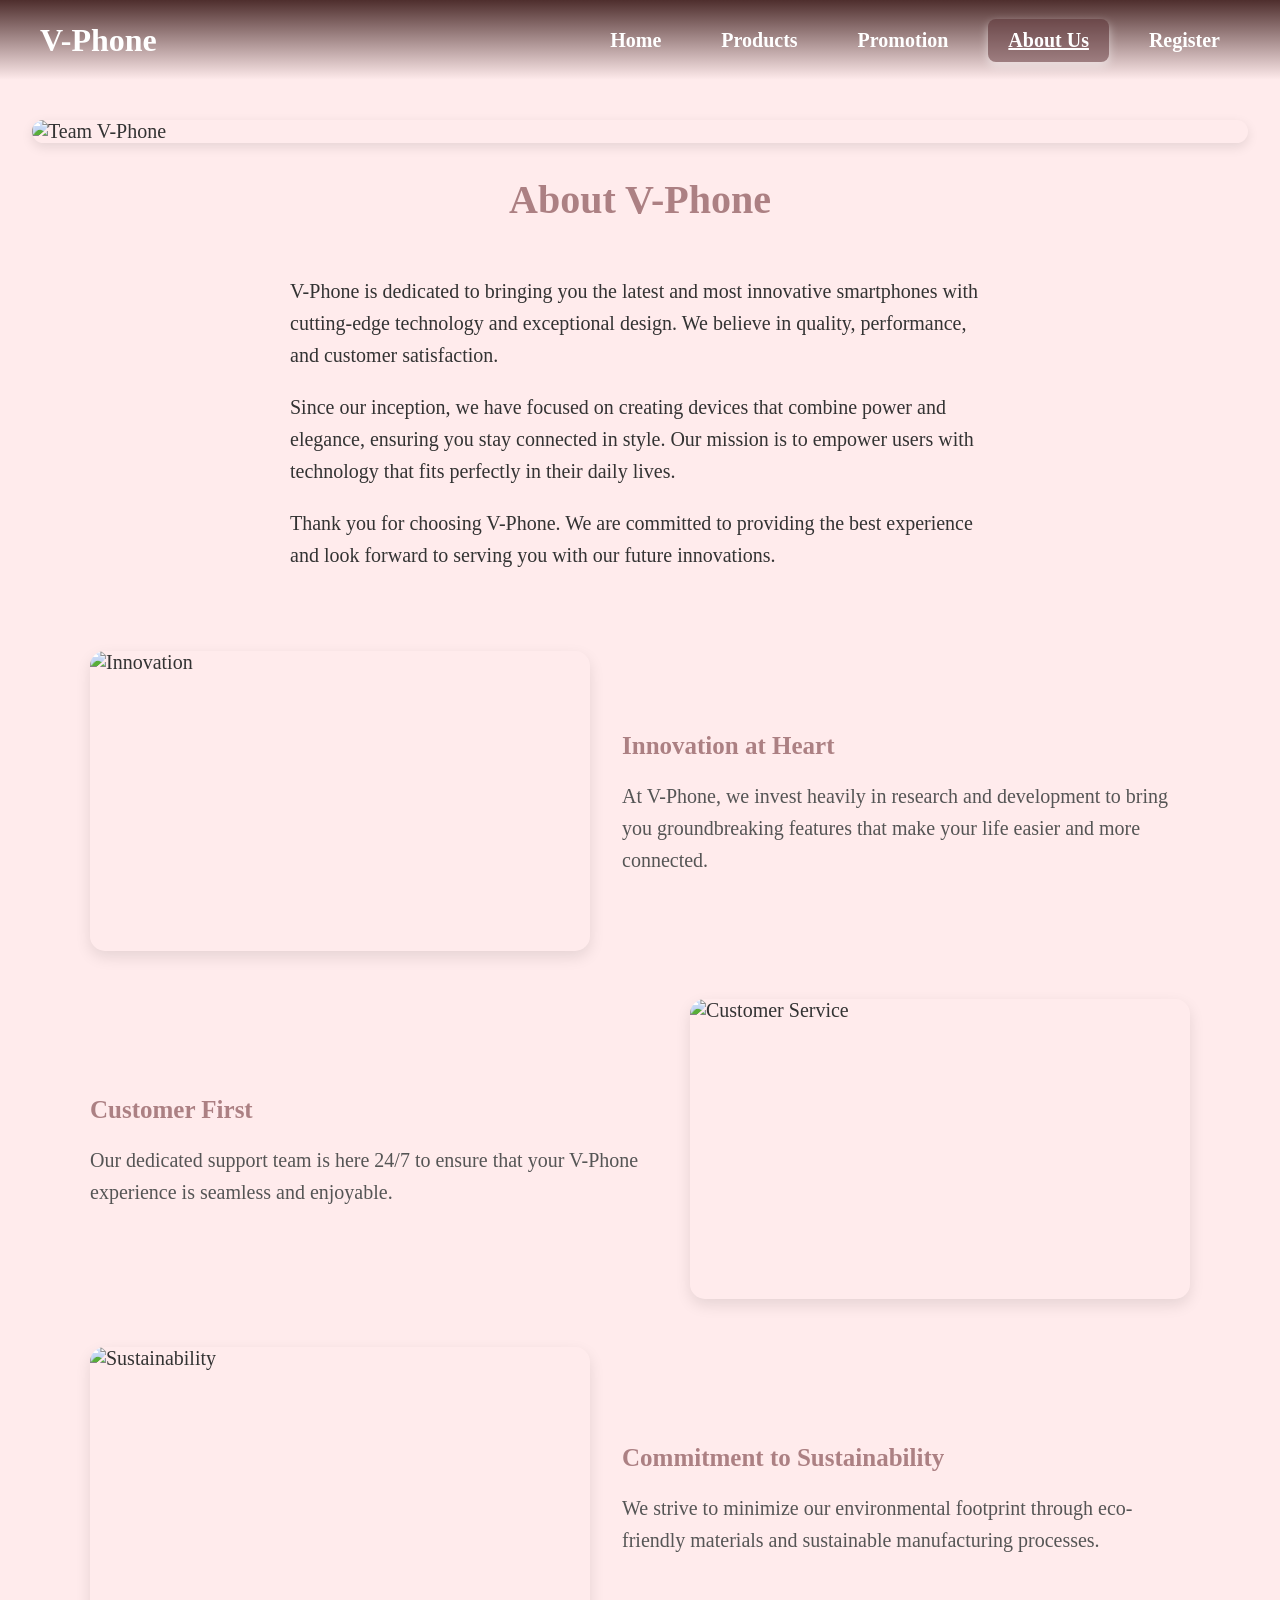
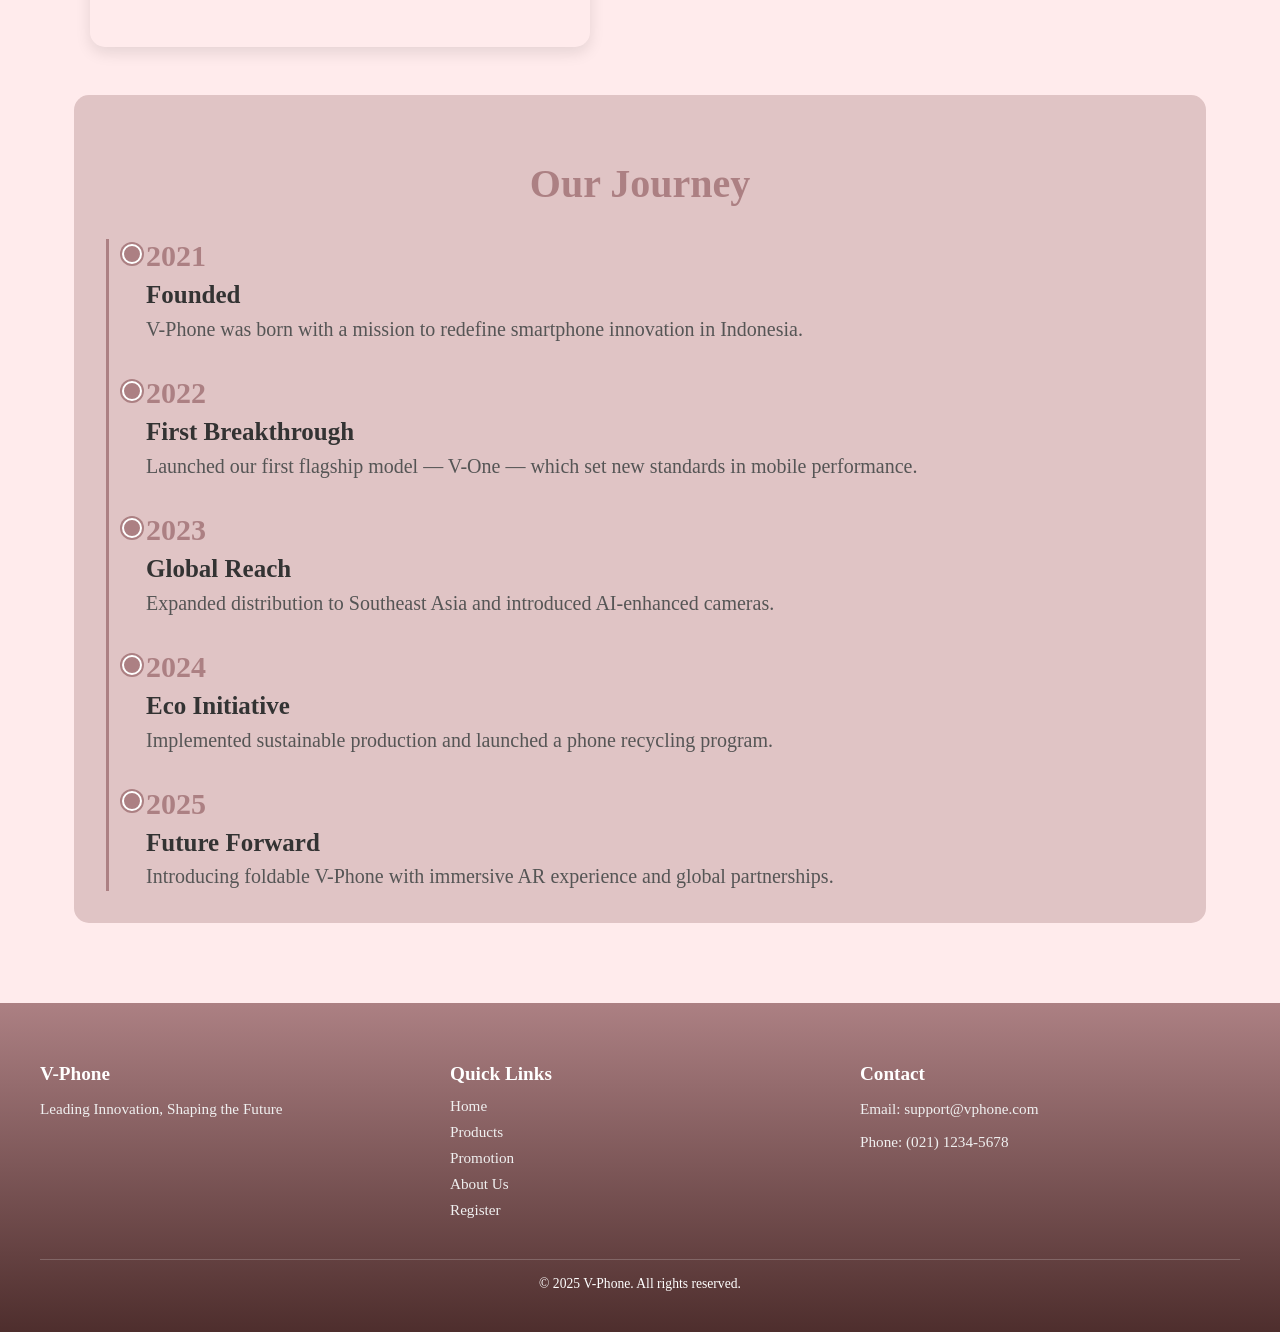
==== about.html @ 2f3157e1 "Update about.html" ====
<!DOCTYPE html>
<html lang="en">
<head>
  <meta charset="UTF-8" />
  <meta name="viewport" content="width=device-width, initial-scale=1" />
  <title>V-Phone | Home</title>
  <link href="https://cdnjs.cloudflare.com/ajax/libs/font-awesome/6.4.0/css/all.min.css" rel="stylesheet" />
  <style>
    body {
      height: 100%;
      margin: 0;
      font-family: 'Cormorant Garamond', serif;
      background-color: #FFEBEC;
      color: #333;
      display: flex;
      flex-direction: column;
      min-height: 100vh;
    }
    header {
      position: fixed;
      top: 0;
      left: 0;
      width: 100%;
      height: 80px;
      display: flex;
      align-items: center;
      padding: 0 40px;
      box-sizing: border-box;
      z-index: 1000;
      background: linear-gradient(to bottom, #4e2e2d, #FFEBEC);
    }
    .header-bg {
      position: absolute;
      top: 0;
      left: 0;
      width: 100%;
      height: 80px;
      background: linear-gradient(to bottom, #D7A7AA, #4e2e2d);
      border-radius: 0 0 10px 10px;
      transition: opacity 0.3s ease;
      opacity: 0;
      z-index: -1;
    }
    .header-bg.show {
      opacity: 1;
    }
    .header-content {
      display: flex;
      justify-content: space-between;
      align-items: center;
      width: 100%;
      color: white;
    }
    .logo {
      font-size: 2rem;
      font-weight: bold;
      z-index: 10;
    }
    nav {
      position: relative;
    }
    .nav-links {
      list-style: none;
      display: flex;
      gap: 20px;
      margin: 0;
      padding: 0;
      z-index: 10;
    }
    .nav-links a {
      color: #fff;
      font-weight: 600;
      text-decoration: none;
      padding: 10px 20px;
      border-radius: 5px;
      transition: background-color 0.3s ease;
      cursor: pointer;
      display: block;
    }
    .nav-links a.active {
      background-color: rgba(93, 52, 55, 0.474);
      font-weight: 700;
      text-decoration: underline;
      box-shadow: 0 4px 10px rgba(255, 255, 255, 0.5);
      border-radius: 8px;
    }
    .nav-links a:hover {
      background-color: rgba(255, 255, 255, 0.2);
      font-weight: 700;
    }
    .nav-toggle {
      display: none;
      background: none;
      border: none;
      color: white;
      font-size: 2.2rem;
      cursor: pointer;
      z-index: 20;
    }
  <style>
    * { box-sizing: border-box; }
    body { margin: 0; font-family: 'Cormorant Garamond', serif; background-color: #FFEBEC; color: #333; display: flex; flex-direction: column; min-height: 100vh; font-size: 20px; }
    header { position: fixed; top: 0; left: 0; width: 100%; height: 80px; display: flex; align-items: center; padding: 0 40px; z-index: 1000; background: linear-gradient(to bottom, #4e2e2d, #FFEBEC); }
    .header-bg { position: absolute; top: 0; left: 0; width: 100%; height: 80px; background: linear-gradient(to bottom, #D7A7AA, #4e2e2d); border-radius: 0 0 10px 10px; transition: opacity 0.3s ease; opacity: 0; z-index: -1; }
    .header-bg.show { opacity: 1; }
    .header-content { display: flex; justify-content: space-between; align-items: center; width: 100%; color: white; }
    .logo { font-size: 2rem; font-weight: bold; z-index: 10; }
    nav { position: relative; }
    .nav-links { list-style: none; display: flex; gap: 20px; margin: 0; padding: 0; z-index: 10; }
    .nav-links a { color: white; text-decoration: none; font-weight: 600; padding: 10px 20px; display: block; }
    .nav-links a.active { background-color: rgba(93, 52, 55, 0.474); font-weight: 700; text-decoration: underline; box-shadow: 0 4px 10px rgba(255, 255, 255, 0.5); border-radius: 8px; }
    .nav-links a:hover { background-color: rgba(255, 255, 255, 0.2); font-weight: 700; }
    .nav-toggle { display: none; background: none; border: none; font-size: 2.2rem; color: white; cursor: pointer; z-index: 20; }
    main { flex: 1; padding: 2rem; padding-top: 20px; }
    .section-title { text-align: center; color: #AC8083; font-weight: bold; font-size: 40px; margin-bottom: 2rem; }
    .about-top-image { margin-top: 100px; margin-bottom: 2rem; width: 100%; border-radius: 20px; box-shadow: 0 4px 12px rgba(0, 0, 0, 0.1); }
    .about-top-image img { width: 100%; height: auto; display: block; border-radius: 20px; max-height: 400px; object-fit: cover; }
    .about-container { display: flex; flex-wrap: wrap; gap: 2rem; justify-content: center; align-items: center; margin-bottom: 4rem; }
    .about-text { max-width: 700px; }
    .about-text p { font-size: 20px; margin-bottom: 1rem; line-height: 1.6; }
    .about-image-text { max-width: 1100px; margin: 0 auto 3rem auto; display: flex; flex-direction: column; gap: 3rem; padding: 0 1rem; }
    .image-text-item { display: flex; align-items: center; gap: 2rem; flex-wrap: wrap; }
    .image-text-item.reverse { flex-direction: row-reverse; }
    .image-text-item img { width: 50%; max-width: 500px; border-radius: 15px; box-shadow: 0 6px 15px rgba(0, 0, 0, 0.1); object-fit: cover; height: 300px; }
    .text-content { flex: 1; min-width: 280px; }
    .text-content h3 { color: #AC8083; margin-bottom: 1rem; font-size: 25px; }
    .text-content p { font-size: 20px; line-height: 1.6; color: #555; }
    .timeline-section { background-color: #E0C4C5; padding: 2rem 1rem; border-radius: 15px; max-width: 1100px; margin: 0 auto 3rem auto; }
    .timeline { display: flex; flex-direction: column; gap: 2rem; position: relative; padding-left: 1.5rem; }
    .timeline::before { content: ""; position: absolute; left: 1rem; top: 0; bottom: 0; width: 3px; background-color: #AC8083; }
    .timeline-item { position: relative; padding-left: 2rem; }
    .timeline-item::before { content: ""; position: absolute; left: 0.5rem; top: 0.3rem; width: 1rem; height: 1rem; background-color: #AC8083; border-radius: 50%; border: 2px solid #fff; box-shadow: 0 0 0 2px #AC8083; }
    .year { font-size: 30px; font-weight: bold; color: #AC8083; }
    .event h3 { margin: 0.5rem 0 0.3rem; color: #333; font-size: 25px; }
    .event p { margin: 0; color: #555; font-size: 20px; line-height: 1.5; }
    footer { padding: 40px; background: linear-gradient(to bottom, #AC8083, #4e2e2d); color: white; margin-top: auto; }
    .footer-content { display: flex; gap: 30px; justify-content: space-between; align-items: flex-start; flex-wrap: wrap; max-width: 1200px; margin: 0 auto; }
    .footer-section { flex: 1; min-width: 220px; }
    .footer-section h3 { margin-bottom: 0.75rem; font-size: 1.2rem; color: #fff; }
    .footer-section p, .footer-section a { color: #f0f0f0; font-size: 0.95rem; text-decoration: none; display: block; margin-bottom: 0.5rem; }
    .footer-bottom { text-align: center; margin-top: 2rem; font-size: 0.85rem; border-top: 1px solid rgba(255, 255, 255, 0.2); padding-top: 1rem; }
    @media (max-width: 768px) {
      .nav-toggle { display: block; }
      .nav-links { flex-direction: column; background-color: #AC8083; position: absolute; top: 80px; right: 0; width: 200px; border-radius: 0 0 0 10px; overflow: hidden; max-height: 0; transition: max-height 0.3s ease-out; }
      .nav-links.show { max-height: 500px; }
      .nav-links li a { display: block; padding: 15px 20px; }
      .about-container { flex-direction: column; text-align: center; }
      .image-text-item, .image-text-item.reverse { flex-direction: column; }
      .image-text-item img { width: 100%; height: auto; }
      .timeline { padding-left: 0.5rem; } .timeline::before { left: 0.5rem; } .timeline-item { padding-left: 1.5rem; } .timeline-item::before { left: 0; }
      .footer-content { flex-direction: column; align-items: center; text-align: center; }
    }
  </style>
</head>

<body>
  <header>
    <div class="header-bg"></div>
    <div class="header-content">
      <div class="logo">V-Phone</div>
      <nav>
        <button class="nav-toggle" aria-label="Toggle navigation">&#9776;</button>
        <ul class="nav-links">
          <li><a href="index.html">Home</a></li>
          <li><a href="products.html">Products</a></li>
          <li><a href="promotion.html">Promotion</a></li>
          <li><a href="about.html" class="active">About Us</a></li>
          <li><a href="register.html">Register</a></li>
        </ul>
      </nav>
    </div>
  </header>

  <main>
    <div class="about-top-image"><img src="https://images.unsplash.com/photo-1551836022-d5d88e9218df?auto=format&fit=crop&w=1200&q=80" alt="Team V-Phone" /></div>
    <h2 class="section-title">About V-Phone</h2>
    <section class="about-container">
      <div class="about-text">
        <p>V-Phone is dedicated to bringing you the latest and most innovative smartphones with cutting-edge technology and exceptional design. We believe in quality, performance, and customer satisfaction.</p>
        <p>Since our inception, we have focused on creating devices that combine power and elegance, ensuring you stay connected in style. Our mission is to empower users with technology that fits perfectly in their daily lives.</p>
        <p>Thank you for choosing V-Phone. We are committed to providing the best experience and look forward to serving you with our future innovations.</p>
      </div>
    </section>

    <section class="about-image-text">
      <div class="image-text-item">
        <img src="https://images.unsplash.com/photo-1498050108023-c5249f4df085?auto=format&fit=crop&w=600&q=80" alt="Innovation" />
        <div class="text-content"><h3>Innovation at Heart</h3><p>At V-Phone, we invest heavily in research and development to bring you groundbreaking features that make your life easier and more connected.</p></div>
      </div>
      <div class="image-text-item reverse">
        <img src="https://images.unsplash.com/photo-1522202176988-66273c2fd55f?auto=format&fit=crop&w=600&q=80" alt="Customer Service" />
        <div class="text-content"><h3>Customer First</h3><p>Our dedicated support team is here 24/7 to ensure that your V-Phone experience is seamless and enjoyable.</p></div>
      </div>
      <div class="image-text-item">
        <img src="https://images.unsplash.com/photo-1504384308090-c894fdcc538d?auto=format&fit=crop&w=600&q=80" alt="Sustainability" />
        <div class="text-content"><h3>Commitment to Sustainability</h3><p>We strive to minimize our environmental footprint through eco-friendly materials and sustainable manufacturing processes.</p></div>
      </div>
    </section>

    <section class="timeline-section">
      <h2 class="section-title">Our Journey</h2>
      <div class="timeline">
        <div class="timeline-item"><div class="year">2021</div><div class="event"><h3>Founded</h3><p>V-Phone was born with a mission to redefine smartphone innovation in Indonesia.</p></div></div>
        <div class="timeline-item"><div class="year">2022</div><div class="event"><h3>First Breakthrough</h3><p>Launched our first flagship model — V-One — which set new standards in mobile performance.</p></div></div>
        <div class="timeline-item"><div class="year">2023</div><div class="event"><h3>Global Reach</h3><p>Expanded distribution to Southeast Asia and introduced AI-enhanced cameras.</p></div></div>
        <div class="timeline-item"><div class="year">2024</div><div class="event"><h3>Eco Initiative</h3><p>Implemented sustainable production and launched a phone recycling program.</p></div></div>
        <div class="timeline-item"><div class="year">2025</div><div class="event"><h3>Future Forward</h3><p>Introducing foldable V-Phone with immersive AR experience and global partnerships.</p></div></div>
      </div>
    </section>
  </main>

  <footer>
    <div class="footer-content">
      <div class="footer-section">
        <h3>V-Phone</h3>
        <p>Leading Innovation, Shaping the Future</p>
      </div>
      <div class="footer-section">
        <h3>Quick Links</h3>
        <a href="index.html">Home</a>
        <a href="products.html">Products</a>
        <a href="promotion.html">Promotion</a>
        <a href="about.html">About Us</a>
        <a href="register.html">Register</a>
      </div>
      <div class="footer-section">
        <h3>Contact</h3>
        <p>Email: support@vphone.com</p>
        <p>Phone: (021) 1234-5678</p>
      </div>
    </div>
    <div class="footer-bottom">
      © 2025 V-Phone. All rights reserved.
    </div>
  </footer>

  <script>
    const headerBg = document.querySelector('.header-bg');
    window.addEventListener('scroll', () => { if (window.scrollY > 100) { headerBg.classList.add('show'); } else { headerBg.classList.remove('show'); } });

    document.addEventListener('DOMContentLoaded', () => {
      const navToggle = document.querySelector('.nav-toggle');
      const navLinks = document.querySelector('.nav-links');
      if(navToggle && navLinks) {
        navToggle.addEventListener('click', () => { navLinks.classList.toggle('show'); });
      }
    });
  </script>
</body>

</html>
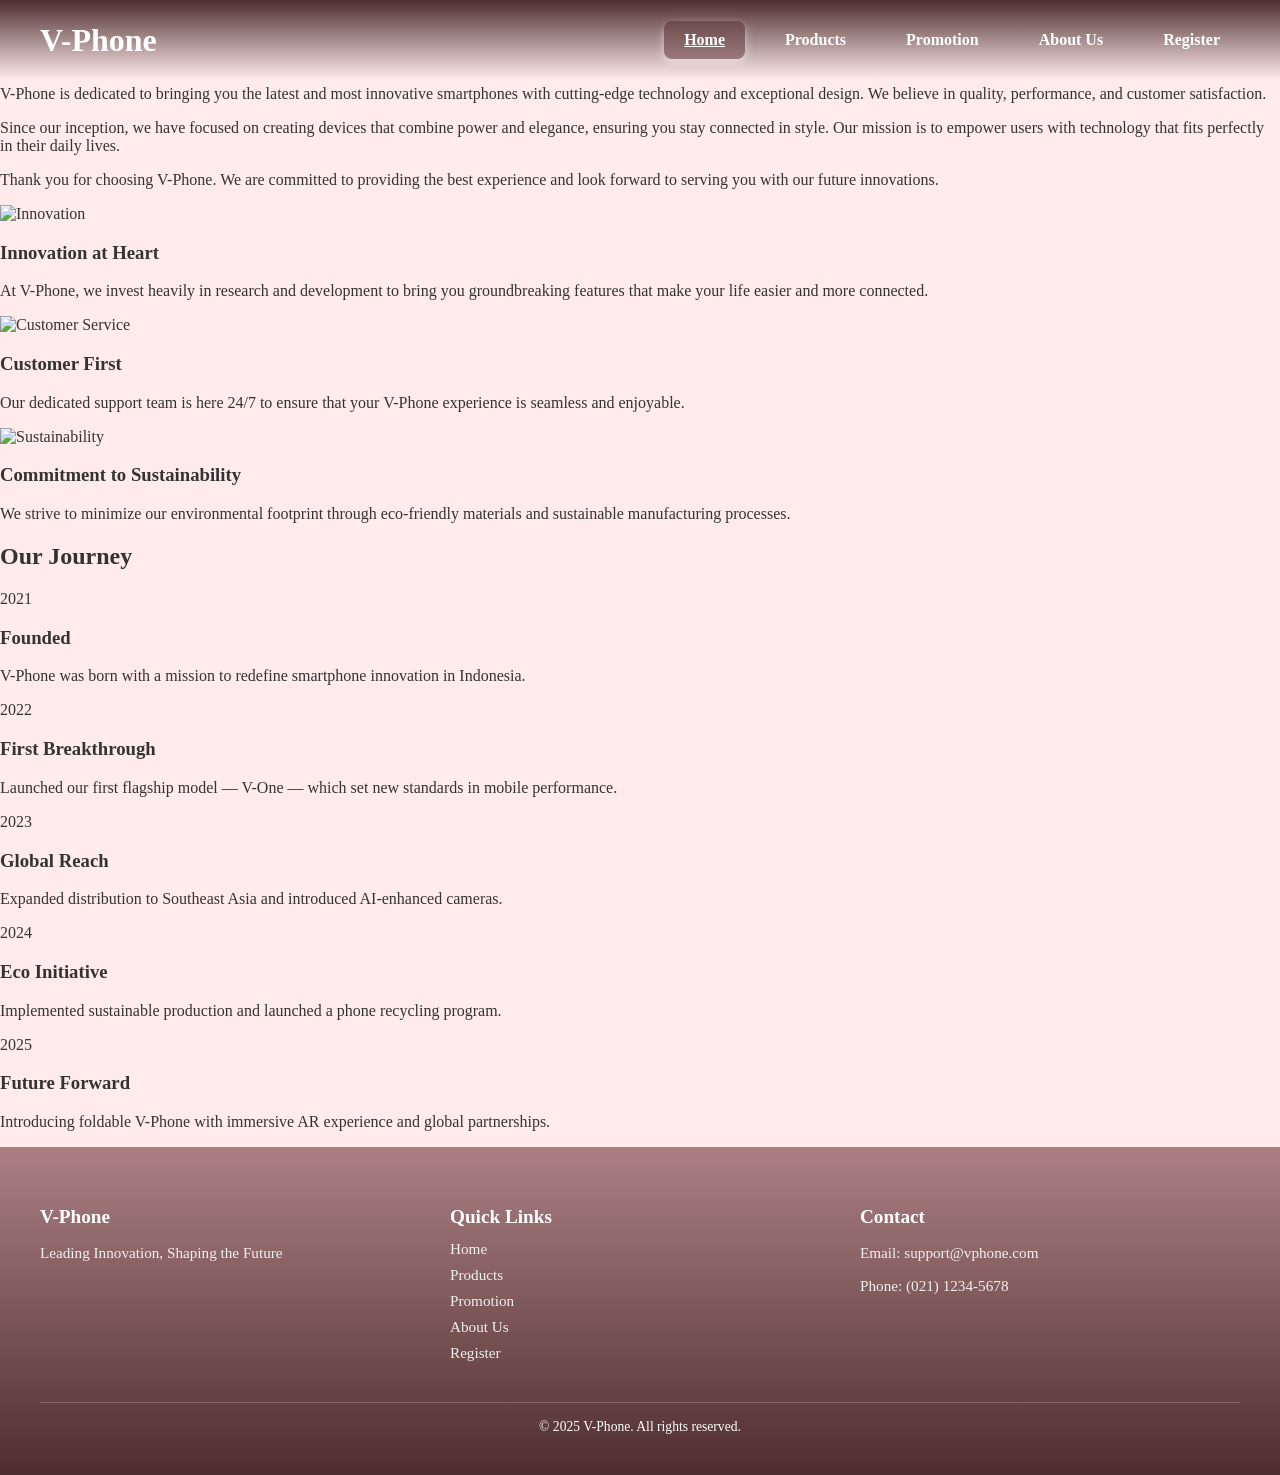
==== commit 259543ad: "Update about.html" ====
--- a/about.html
+++ b/about.html
@@ -97,57 +97,61 @@
       cursor: pointer;
       z-index: 20;
     }
-  <style>
-    * { box-sizing: border-box; }
-    body { margin: 0; font-family: 'Cormorant Garamond', serif; background-color: #FFEBEC; color: #333; display: flex; flex-direction: column; min-height: 100vh; font-size: 20px; }
-    header { position: fixed; top: 0; left: 0; width: 100%; height: 80px; display: flex; align-items: center; padding: 0 40px; z-index: 1000; background: linear-gradient(to bottom, #4e2e2d, #FFEBEC); }
-    .header-bg { position: absolute; top: 0; left: 0; width: 100%; height: 80px; background: linear-gradient(to bottom, #D7A7AA, #4e2e2d); border-radius: 0 0 10px 10px; transition: opacity 0.3s ease; opacity: 0; z-index: -1; }
-    .header-bg.show { opacity: 1; }
-    .header-content { display: flex; justify-content: space-between; align-items: center; width: 100%; color: white; }
-    .logo { font-size: 2rem; font-weight: bold; z-index: 10; }
-    nav { position: relative; }
-    .nav-links { list-style: none; display: flex; gap: 20px; margin: 0; padding: 0; z-index: 10; }
-    .nav-links a { color: white; text-decoration: none; font-weight: 600; padding: 10px 20px; display: block; }
-    .nav-links a.active { background-color: rgba(93, 52, 55, 0.474); font-weight: 700; text-decoration: underline; box-shadow: 0 4px 10px rgba(255, 255, 255, 0.5); border-radius: 8px; }
-    .nav-links a:hover { background-color: rgba(255, 255, 255, 0.2); font-weight: 700; }
-    .nav-toggle { display: none; background: none; border: none; font-size: 2.2rem; color: white; cursor: pointer; z-index: 20; }
-    main { flex: 1; padding: 2rem; padding-top: 20px; }
-    .section-title { text-align: center; color: #AC8083; font-weight: bold; font-size: 40px; margin-bottom: 2rem; }
-    .about-top-image { margin-top: 100px; margin-bottom: 2rem; width: 100%; border-radius: 20px; box-shadow: 0 4px 12px rgba(0, 0, 0, 0.1); }
-    .about-top-image img { width: 100%; height: auto; display: block; border-radius: 20px; max-height: 400px; object-fit: cover; }
-    .about-container { display: flex; flex-wrap: wrap; gap: 2rem; justify-content: center; align-items: center; margin-bottom: 4rem; }
-    .about-text { max-width: 700px; }
-    .about-text p { font-size: 20px; margin-bottom: 1rem; line-height: 1.6; }
-    .about-image-text { max-width: 1100px; margin: 0 auto 3rem auto; display: flex; flex-direction: column; gap: 3rem; padding: 0 1rem; }
-    .image-text-item { display: flex; align-items: center; gap: 2rem; flex-wrap: wrap; }
-    .image-text-item.reverse { flex-direction: row-reverse; }
-    .image-text-item img { width: 50%; max-width: 500px; border-radius: 15px; box-shadow: 0 6px 15px rgba(0, 0, 0, 0.1); object-fit: cover; height: 300px; }
-    .text-content { flex: 1; min-width: 280px; }
-    .text-content h3 { color: #AC8083; margin-bottom: 1rem; font-size: 25px; }
-    .text-content p { font-size: 20px; line-height: 1.6; color: #555; }
-    .timeline-section { background-color: #E0C4C5; padding: 2rem 1rem; border-radius: 15px; max-width: 1100px; margin: 0 auto 3rem auto; }
-    .timeline { display: flex; flex-direction: column; gap: 2rem; position: relative; padding-left: 1.5rem; }
-    .timeline::before { content: ""; position: absolute; left: 1rem; top: 0; bottom: 0; width: 3px; background-color: #AC8083; }
-    .timeline-item { position: relative; padding-left: 2rem; }
-    .timeline-item::before { content: ""; position: absolute; left: 0.5rem; top: 0.3rem; width: 1rem; height: 1rem; background-color: #AC8083; border-radius: 50%; border: 2px solid #fff; box-shadow: 0 0 0 2px #AC8083; }
-    .year { font-size: 30px; font-weight: bold; color: #AC8083; }
-    .event h3 { margin: 0.5rem 0 0.3rem; color: #333; font-size: 25px; }
-    .event p { margin: 0; color: #555; font-size: 20px; line-height: 1.5; }
-    footer { padding: 40px; background: linear-gradient(to bottom, #AC8083, #4e2e2d); color: white; margin-top: auto; }
-    .footer-content { display: flex; gap: 30px; justify-content: space-between; align-items: flex-start; flex-wrap: wrap; max-width: 1200px; margin: 0 auto; }
-    .footer-section { flex: 1; min-width: 220px; }
-    .footer-section h3 { margin-bottom: 0.75rem; font-size: 1.2rem; color: #fff; }
-    .footer-section p, .footer-section a { color: #f0f0f0; font-size: 0.95rem; text-decoration: none; display: block; margin-bottom: 0.5rem; }
-    .footer-bottom { text-align: center; margin-top: 2rem; font-size: 0.85rem; border-top: 1px solid rgba(255, 255, 255, 0.2); padding-top: 1rem; }
+    footer {
+      padding: 40px;
+      background: linear-gradient(to bottom, #AC8083, #4e2e2d);
+      color: white;
+      margin-top: auto;
+    }
+    .footer-content {
+      display: flex;
+      gap: 30px;
+      justify-content: space-between;
+      align-items: flex-start;
+      flex-wrap: wrap;
+      max-width: 1200px;
+      margin: 0 auto;
+    }
+    .footer-section {
+      flex: 1;
+      min-width: 220px;
+    }
+    .footer-section h3 {
+      margin-bottom: 0.75rem;
+      font-size: 1.2rem;
+      color: #fff;
+    }
+    .footer-section p, .footer-section a {
+      color: #f0f0f0;
+      font-size: 0.95rem;
+      text-decoration: none;
+      display: block;
+      margin-bottom: 0.5rem;
+    }
+    .footer-bottom {
+      text-align: center;
+      margin-top: 2rem;
+      font-size: 0.85rem;
+      border-top: 1px solid rgba(255, 255, 255, 0.2);
+      padding-top: 1rem;
+    }
     @media (max-width: 768px) {
       .nav-toggle { display: block; }
-      .nav-links { flex-direction: column; background-color: #AC8083; position: absolute; top: 80px; right: 0; width: 200px; border-radius: 0 0 0 10px; overflow: hidden; max-height: 0; transition: max-height 0.3s ease-out; }
-      .nav-links.show { max-height: 500px; }
+      .nav-links {
+        flex-direction: column;
+        background-color: #AC8083;
+        position: absolute;
+        top: 80px;
+        right: 0;
+        width: 200px;
+        border-radius: 0 0 0 10px;
+        overflow: hidden;
+        max-height: 0;
+        transition: max-height 0.3s ease-out;
+      }
+      .nav-links.show { max-height: 500px; transition: max-height 0.5s ease-in; }
       .nav-links li a { display: block; padding: 15px 20px; }
-      .about-container { flex-direction: column; text-align: center; }
-      .image-text-item, .image-text-item.reverse { flex-direction: column; }
-      .image-text-item img { width: 100%; height: auto; }
-      .timeline { padding-left: 0.5rem; } .timeline::before { left: 0.5rem; } .timeline-item { padding-left: 1.5rem; } .timeline-item::before { left: 0; }
+      .features, .products { flex-direction: column; align-items: center; }
       .footer-content { flex-direction: column; align-items: center; text-align: center; }
     }
   </style>
@@ -161,15 +165,16 @@
       <nav>
         <button class="nav-toggle" aria-label="Toggle navigation">&#9776;</button>
         <ul class="nav-links">
-          <li><a href="index.html">Home</a></li>
+          <li><a href="index.html" class="active">Home</a></li>
           <li><a href="products.html">Products</a></li>
           <li><a href="promotion.html">Promotion</a></li>
-          <li><a href="about.html" class="active">About Us</a></li>
+          <li><a href="about.html">About Us</a></li>
           <li><a href="register.html">Register</a></li>
         </ul>
       </nav>
     </div>
   </header>
+</head>
 
   <main>
     <div class="about-top-image"><img src="https://images.unsplash.com/photo-1551836022-d5d88e9218df?auto=format&fit=crop&w=1200&q=80" alt="Team V-Phone" /></div>
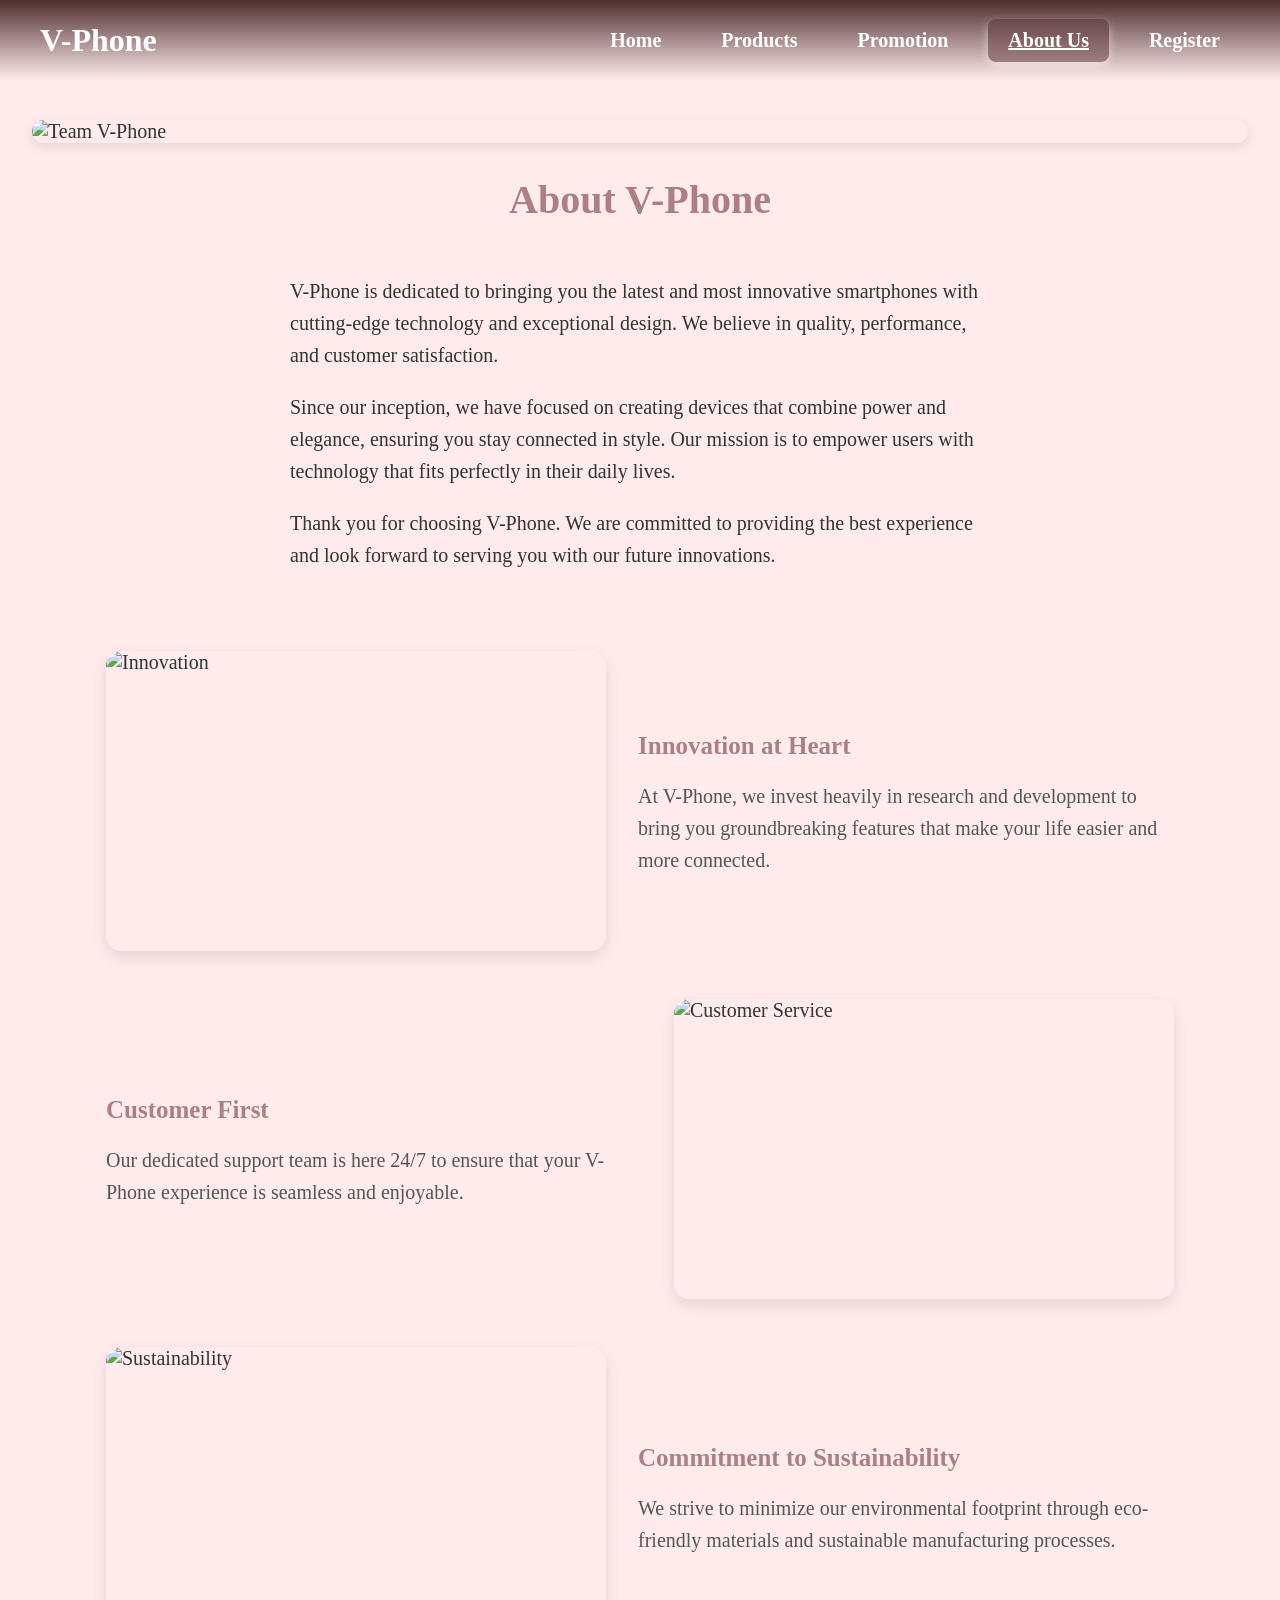
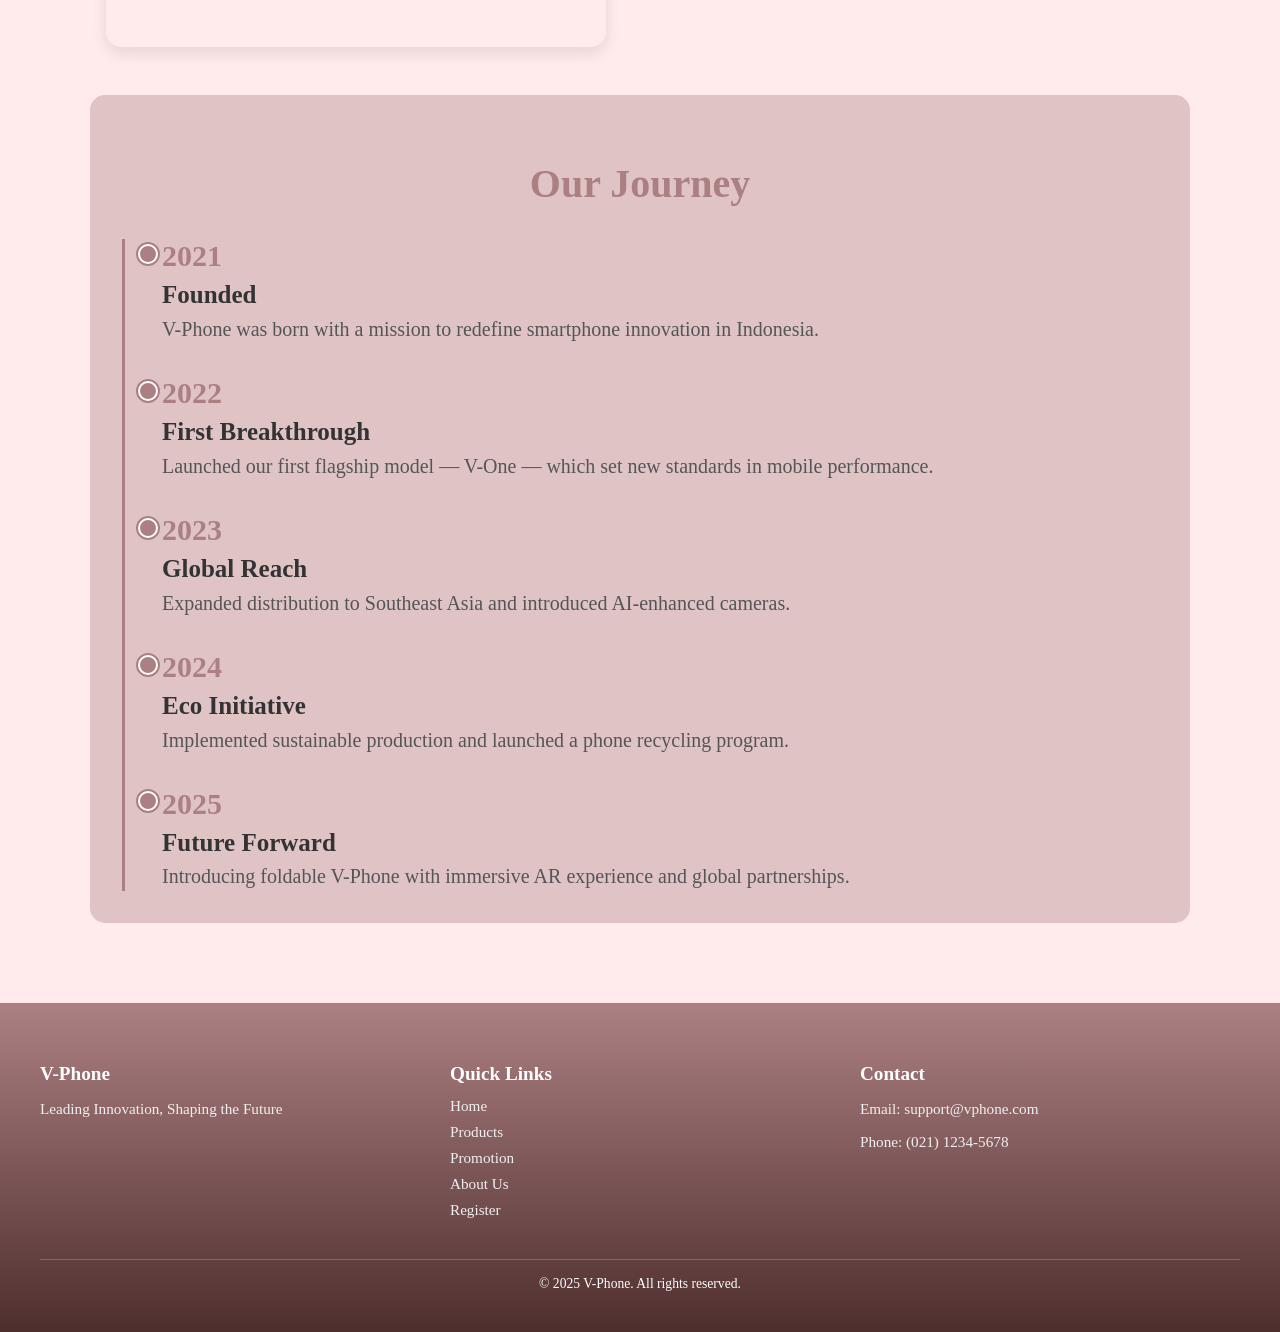
==== commit b0b846f1: "Update about.html" ====
--- a/about.html
+++ b/about.html
@@ -1,157 +1,63 @@
 <!DOCTYPE html>
 <html lang="en">
+
 <head>
   <meta charset="UTF-8" />
   <meta name="viewport" content="width=device-width, initial-scale=1" />
-  <title>V-Phone | Home</title>
+  <title>V-Phone | About Us</title>
   <link href="https://cdnjs.cloudflare.com/ajax/libs/font-awesome/6.4.0/css/all.min.css" rel="stylesheet" />
+  <link href="https://fonts.googleapis.com/css2?family=Cormorant+Garamond&display=swap" rel="stylesheet" />
   <style>
-    body {
-      height: 100%;
-      margin: 0;
-      font-family: 'Cormorant Garamond', serif;
-      background-color: #FFEBEC;
-      color: #333;
-      display: flex;
-      flex-direction: column;
-      min-height: 100vh;
-    }
-    header {
-      position: fixed;
-      top: 0;
-      left: 0;
-      width: 100%;
-      height: 80px;
-      display: flex;
-      align-items: center;
-      padding: 0 40px;
-      box-sizing: border-box;
-      z-index: 1000;
-      background: linear-gradient(to bottom, #4e2e2d, #FFEBEC);
-    }
-    .header-bg {
-      position: absolute;
-      top: 0;
-      left: 0;
-      width: 100%;
-      height: 80px;
-      background: linear-gradient(to bottom, #D7A7AA, #4e2e2d);
-      border-radius: 0 0 10px 10px;
-      transition: opacity 0.3s ease;
-      opacity: 0;
-      z-index: -1;
-    }
-    .header-bg.show {
-      opacity: 1;
-    }
-    .header-content {
-      display: flex;
-      justify-content: space-between;
-      align-items: center;
-      width: 100%;
-      color: white;
-    }
-    .logo {
-      font-size: 2rem;
-      font-weight: bold;
-      z-index: 10;
-    }
-    nav {
-      position: relative;
-    }
-    .nav-links {
-      list-style: none;
-      display: flex;
-      gap: 20px;
-      margin: 0;
-      padding: 0;
-      z-index: 10;
-    }
-    .nav-links a {
-      color: #fff;
-      font-weight: 600;
-      text-decoration: none;
-      padding: 10px 20px;
-      border-radius: 5px;
-      transition: background-color 0.3s ease;
-      cursor: pointer;
-      display: block;
-    }
-    .nav-links a.active {
-      background-color: rgba(93, 52, 55, 0.474);
-      font-weight: 700;
-      text-decoration: underline;
-      box-shadow: 0 4px 10px rgba(255, 255, 255, 0.5);
-      border-radius: 8px;
-    }
-    .nav-links a:hover {
-      background-color: rgba(255, 255, 255, 0.2);
-      font-weight: 700;
-    }
-    .nav-toggle {
-      display: none;
-      background: none;
-      border: none;
-      color: white;
-      font-size: 2.2rem;
-      cursor: pointer;
-      z-index: 20;
-    }
-    footer {
-      padding: 40px;
-      background: linear-gradient(to bottom, #AC8083, #4e2e2d);
-      color: white;
-      margin-top: auto;
-    }
-    .footer-content {
-      display: flex;
-      gap: 30px;
-      justify-content: space-between;
-      align-items: flex-start;
-      flex-wrap: wrap;
-      max-width: 1200px;
-      margin: 0 auto;
-    }
-    .footer-section {
-      flex: 1;
-      min-width: 220px;
-    }
-    .footer-section h3 {
-      margin-bottom: 0.75rem;
-      font-size: 1.2rem;
-      color: #fff;
-    }
-    .footer-section p, .footer-section a {
-      color: #f0f0f0;
-      font-size: 0.95rem;
-      text-decoration: none;
-      display: block;
-      margin-bottom: 0.5rem;
-    }
-    .footer-bottom {
-      text-align: center;
-      margin-top: 2rem;
-      font-size: 0.85rem;
-      border-top: 1px solid rgba(255, 255, 255, 0.2);
-      padding-top: 1rem;
-    }
+    * { box-sizing: border-box; }
+    body { margin: 0; font-family: 'Cormorant Garamond', serif; background-color: #FFEBEC; color: #333; display: flex; flex-direction: column; min-height: 100vh; font-size: 20px; }
+    header { position: fixed; top: 0; left: 0; width: 100%; height: 80px; display: flex; align-items: center; padding: 0 40px; z-index: 1000; background: linear-gradient(to bottom, #4e2e2d, #FFEBEC); }
+    .header-bg { position: absolute; top: 0; left: 0; width: 100%; height: 80px; background: linear-gradient(to bottom, #D7A7AA, #4e2e2d); border-radius: 0 0 10px 10px; transition: opacity 0.3s ease; opacity: 0; z-index: -1; }
+    .header-bg.show { opacity: 1; }
+    .header-content { display: flex; justify-content: space-between; align-items: center; width: 100%; color: white; }
+    .logo { font-size: 2rem; font-weight: bold; z-index: 10; }
+    nav { position: relative; }
+    .nav-links { list-style: none; display: flex; gap: 20px; margin: 0; padding: 0; z-index: 10; }
+    .nav-links a { color: white; text-decoration: none; font-weight: 600; padding: 10px 20px; display: block; }
+    .nav-links a.active { background-color: rgba(93, 52, 55, 0.474); font-weight: 700; text-decoration: underline; box-shadow: 0 4px 10px rgba(255, 255, 255, 0.5); border-radius: 8px; }
+    .nav-links a:hover { background-color: rgba(255, 255, 255, 0.2); font-weight: 700; }
+    .nav-toggle { display: none; background: none; border: none; font-size: 2.2rem; color: white; cursor: pointer; z-index: 20; }
+    main { flex: 1; padding: 2rem; padding-top: 20px; }
+    .section-title { text-align: center; color: #AC8083; font-weight: bold; font-size: 40px; margin-bottom: 2rem; }
+    .about-top-image { margin-top: 100px; margin-bottom: 2rem; width: 100%; border-radius: 20px; box-shadow: 0 4px 12px rgba(0, 0, 0, 0.1); }
+    .about-top-image img { width: 100%; height: auto; display: block; border-radius: 20px; max-height: 400px; object-fit: cover; }
+    .about-container { display: flex; flex-wrap: wrap; gap: 2rem; justify-content: center; align-items: center; margin-bottom: 4rem; }
+    .about-text { max-width: 700px; }
+    .about-text p { font-size: 20px; margin-bottom: 1rem; line-height: 1.6; }
+    .about-image-text { max-width: 1100px; margin: 0 auto 3rem auto; display: flex; flex-direction: column; gap: 3rem; padding: 0 1rem; }
+    .image-text-item { display: flex; align-items: center; gap: 2rem; flex-wrap: wrap; }
+    .image-text-item.reverse { flex-direction: row-reverse; }
+    .image-text-item img { width: 50%; max-width: 500px; border-radius: 15px; box-shadow: 0 6px 15px rgba(0, 0, 0, 0.1); object-fit: cover; height: 300px; }
+    .text-content { flex: 1; min-width: 280px; }
+    .text-content h3 { color: #AC8083; margin-bottom: 1rem; font-size: 25px; }
+    .text-content p { font-size: 20px; line-height: 1.6; color: #555; }
+    .timeline-section { background-color: #E0C4C5; padding: 2rem 1rem; border-radius: 15px; max-width: 1100px; margin: 0 auto 3rem auto; }
+    .timeline { display: flex; flex-direction: column; gap: 2rem; position: relative; padding-left: 1.5rem; }
+    .timeline::before { content: ""; position: absolute; left: 1rem; top: 0; bottom: 0; width: 3px; background-color: #AC8083; }
+    .timeline-item { position: relative; padding-left: 2rem; }
+    .timeline-item::before { content: ""; position: absolute; left: 0.5rem; top: 0.3rem; width: 1rem; height: 1rem; background-color: #AC8083; border-radius: 50%; border: 2px solid #fff; box-shadow: 0 0 0 2px #AC8083; }
+    .year { font-size: 30px; font-weight: bold; color: #AC8083; }
+    .event h3 { margin: 0.5rem 0 0.3rem; color: #333; font-size: 25px; }
+    .event p { margin: 0; color: #555; font-size: 20px; line-height: 1.5; }
+    footer { padding: 40px; background: linear-gradient(to bottom, #AC8083, #4e2e2d); color: white; margin-top: auto; }
+    .footer-content { display: flex; gap: 30px; justify-content: space-between; align-items: flex-start; flex-wrap: wrap; max-width: 1200px; margin: 0 auto; }
+    .footer-section { flex: 1; min-width: 220px; }
+    .footer-section h3 { margin-bottom: 0.75rem; font-size: 1.2rem; color: #fff; }
+    .footer-section p, .footer-section a { color: #f0f0f0; font-size: 0.95rem; text-decoration: none; display: block; margin-bottom: 0.5rem; }
+    .footer-bottom { text-align: center; margin-top: 2rem; font-size: 0.85rem; border-top: 1px solid rgba(255, 255, 255, 0.2); padding-top: 1rem; }
     @media (max-width: 768px) {
       .nav-toggle { display: block; }
-      .nav-links {
-        flex-direction: column;
-        background-color: #AC8083;
-        position: absolute;
-        top: 80px;
-        right: 0;
-        width: 200px;
-        border-radius: 0 0 0 10px;
-        overflow: hidden;
-        max-height: 0;
-        transition: max-height 0.3s ease-out;
-      }
-      .nav-links.show { max-height: 500px; transition: max-height 0.5s ease-in; }
+      .nav-links { flex-direction: column; background-color: #AC8083; position: absolute; top: 80px; right: 0; width: 200px; border-radius: 0 0 0 10px; overflow: hidden; max-height: 0; transition: max-height 0.3s ease-out; }
+      .nav-links.show { max-height: 500px; }
       .nav-links li a { display: block; padding: 15px 20px; }
-      .features, .products { flex-direction: column; align-items: center; }
+      .about-container { flex-direction: column; text-align: center; }
+      .image-text-item, .image-text-item.reverse { flex-direction: column; }
+      .image-text-item img { width: 100%; height: auto; }
+      .timeline { padding-left: 0.5rem; } .timeline::before { left: 0.5rem; } .timeline-item { padding-left: 1.5rem; } .timeline-item::before { left: 0; }
       .footer-content { flex-direction: column; align-items: center; text-align: center; }
     }
   </style>
@@ -165,16 +71,15 @@
       <nav>
         <button class="nav-toggle" aria-label="Toggle navigation">&#9776;</button>
         <ul class="nav-links">
-          <li><a href="index.html" class="active">Home</a></li>
+          <li><a href="index.html">Home</a></li>
           <li><a href="products.html">Products</a></li>
           <li><a href="promotion.html">Promotion</a></li>
-          <li><a href="about.html">About Us</a></li>
+          <li><a href="about.html" class="active">About Us</a></li>
           <li><a href="register.html">Register</a></li>
         </ul>
       </nav>
     </div>
   </header>
-</head>
 
   <main>
     <div class="about-top-image"><img src="https://images.unsplash.com/photo-1551836022-d5d88e9218df?auto=format&fit=crop&w=1200&q=80" alt="Team V-Phone" /></div>
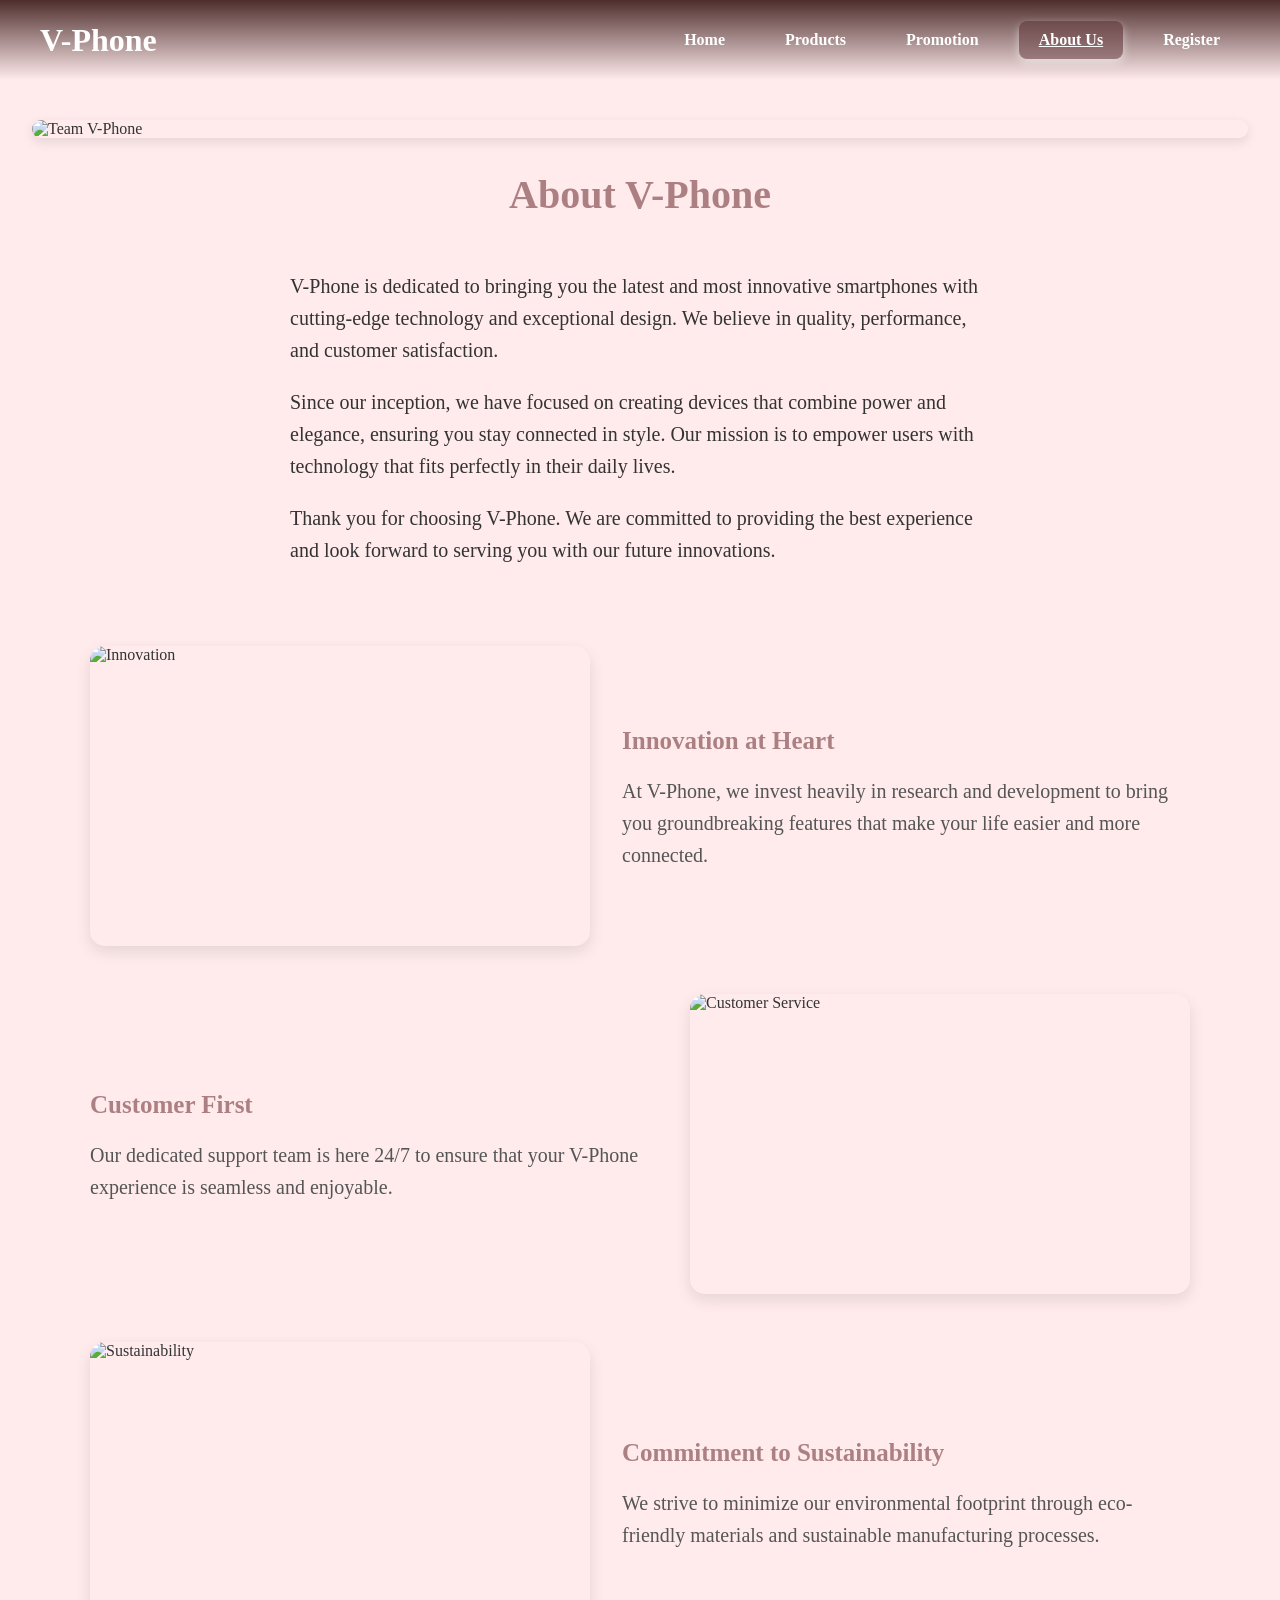
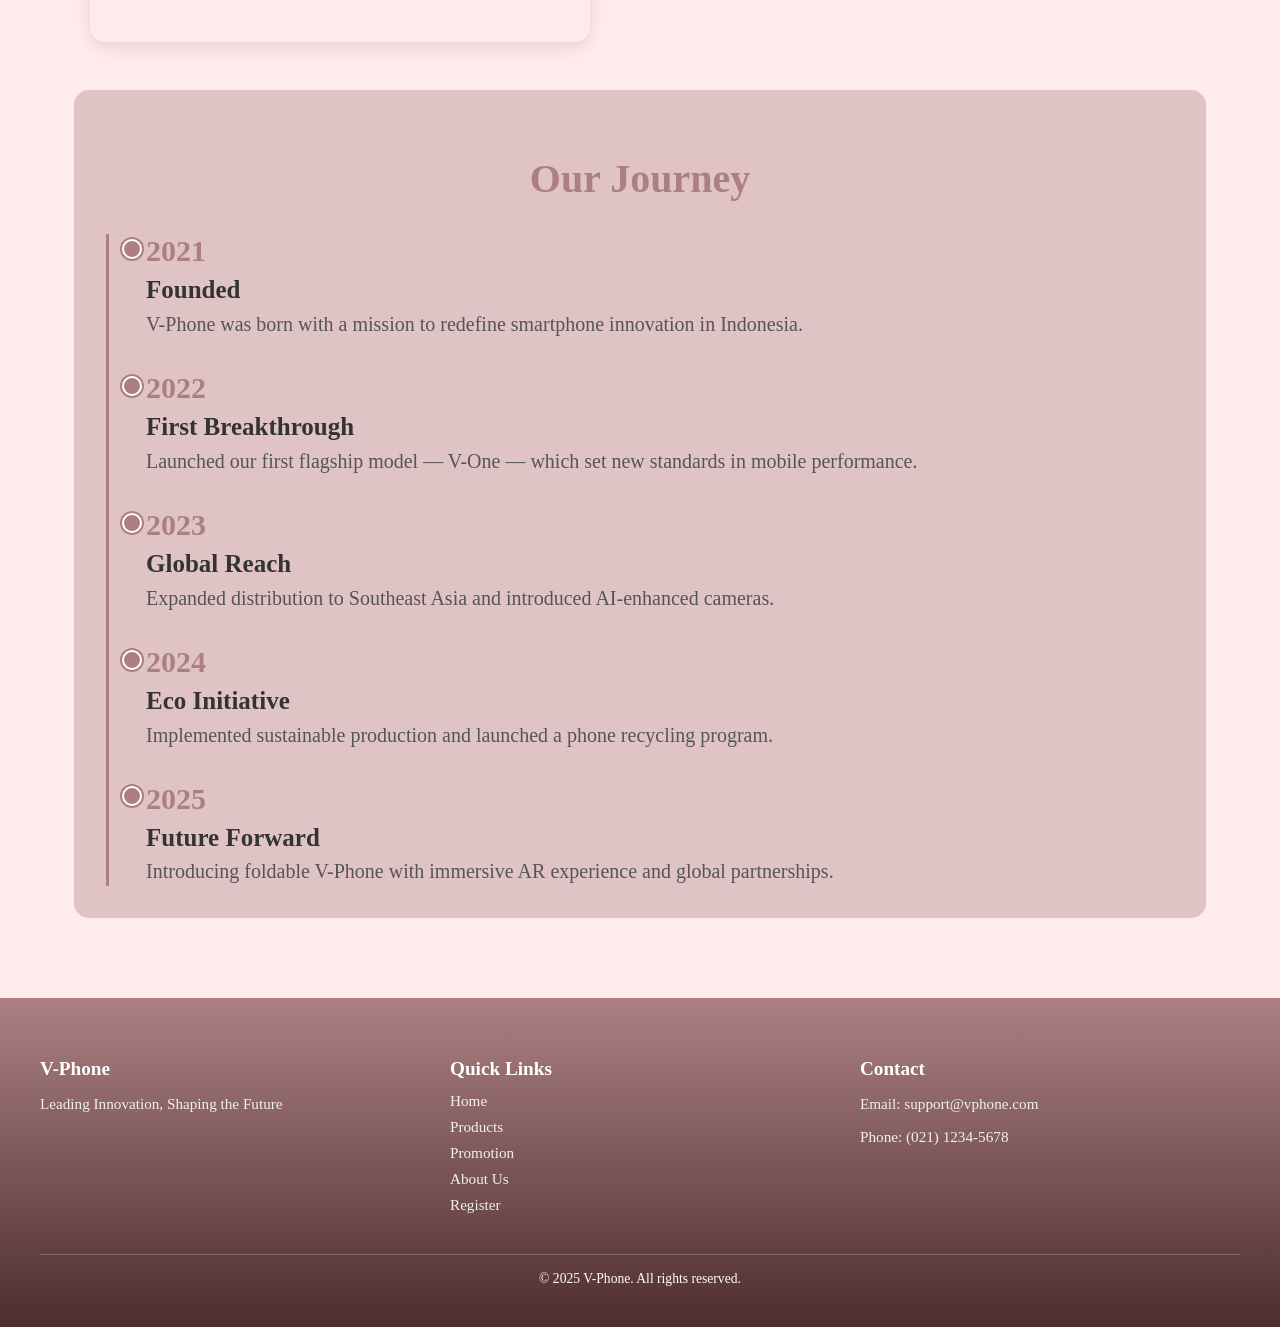
==== commit 8bcb4a0c: "Update about.html" ====
--- a/about.html
+++ b/about.html
@@ -4,23 +4,100 @@
 <head>
   <meta charset="UTF-8" />
   <meta name="viewport" content="width=device-width, initial-scale=1" />
-  <title>V-Phone | About Us</title>
+  <title>V-Phone | Home</title>
   <link href="https://cdnjs.cloudflare.com/ajax/libs/font-awesome/6.4.0/css/all.min.css" rel="stylesheet" />
-  <link href="https://fonts.googleapis.com/css2?family=Cormorant+Garamond&display=swap" rel="stylesheet" />
   <style>
-    * { box-sizing: border-box; }
-    body { margin: 0; font-family: 'Cormorant Garamond', serif; background-color: #FFEBEC; color: #333; display: flex; flex-direction: column; min-height: 100vh; font-size: 20px; }
-    header { position: fixed; top: 0; left: 0; width: 100%; height: 80px; display: flex; align-items: center; padding: 0 40px; z-index: 1000; background: linear-gradient(to bottom, #4e2e2d, #FFEBEC); }
-    .header-bg { position: absolute; top: 0; left: 0; width: 100%; height: 80px; background: linear-gradient(to bottom, #D7A7AA, #4e2e2d); border-radius: 0 0 10px 10px; transition: opacity 0.3s ease; opacity: 0; z-index: -1; }
-    .header-bg.show { opacity: 1; }
-    .header-content { display: flex; justify-content: space-between; align-items: center; width: 100%; color: white; }
-    .logo { font-size: 2rem; font-weight: bold; z-index: 10; }
-    nav { position: relative; }
-    .nav-links { list-style: none; display: flex; gap: 20px; margin: 0; padding: 0; z-index: 10; }
-    .nav-links a { color: white; text-decoration: none; font-weight: 600; padding: 10px 20px; display: block; }
-    .nav-links a.active { background-color: rgba(93, 52, 55, 0.474); font-weight: 700; text-decoration: underline; box-shadow: 0 4px 10px rgba(255, 255, 255, 0.5); border-radius: 8px; }
-    .nav-links a:hover { background-color: rgba(255, 255, 255, 0.2); font-weight: 700; }
-    .nav-toggle { display: none; background: none; border: none; font-size: 2.2rem; color: white; cursor: pointer; z-index: 20; }
+    body {
+      height: 100%;
+      margin: 0;
+      font-family: 'Cormorant Garamond', serif;
+      background-color: #FFEBEC;
+      color: #333;
+      display: flex;
+      flex-direction: column;
+      min-height: 100vh;
+    }
+    header {
+      position: fixed;
+      top: 0;
+      left: 0;
+      width: 100%;
+      height: 80px;
+      display: flex;
+      align-items: center;
+      padding: 0 40px;
+      box-sizing: border-box;
+      z-index: 1000;
+      background: linear-gradient(to bottom, #4e2e2d, #FFEBEC);
+    }
+    .header-bg {
+      position: absolute;
+      top: 0;
+      left: 0;
+      width: 100%;
+      height: 80px;
+      background: linear-gradient(to bottom, #D7A7AA, #4e2e2d);
+      border-radius: 0 0 10px 10px;
+      transition: opacity 0.3s ease;
+      opacity: 0;
+      z-index: -1;
+    }
+    .header-bg.show {
+      opacity: 1;
+    }
+    .header-content {
+      display: flex;
+      justify-content: space-between;
+      align-items: center;
+      width: 100%;
+      color: white;
+    }
+    .logo {
+      font-size: 2rem;
+      font-weight: bold;
+      z-index: 10;
+    }
+    nav {
+      position: relative;
+    }
+    .nav-links {
+      list-style: none;
+      display: flex;
+      gap: 20px;
+      margin: 0;
+      padding: 0;
+      z-index: 10;
+    }
+    .nav-links a {
+      color: #fff;
+      font-weight: 600;
+      text-decoration: none;
+      padding: 10px 20px;
+      border-radius: 5px;
+      transition: background-color 0.3s ease;
+      cursor: pointer;
+      display: block;
+    }
+    .nav-links a.active {
+      background-color: rgba(93, 52, 55, 0.474);
+      font-weight: 700;
+      text-decoration: underline;
+      box-shadow: 0 4px 10px rgba(255, 255, 255, 0.5);
+      border-radius: 8px;
+    }
+    .nav-links a:hover {
+      background-color: rgba(255, 255, 255, 0.2);
+      font-weight: 700;
+    }
+    .nav-toggle {
+      display: none;
+      background: none;
+      border: none;
+      color: white;
+      font-size: 2.2rem;
+      cursor: pointer;
+      z-index: 20;
+    }
     main { flex: 1; padding: 2rem; padding-top: 20px; }
     .section-title { text-align: center; color: #AC8083; font-weight: bold; font-size: 40px; margin-bottom: 2rem; }
     .about-top-image { margin-top: 100px; margin-bottom: 2rem; width: 100%; border-radius: 20px; box-shadow: 0 4px 12px rgba(0, 0, 0, 0.1); }
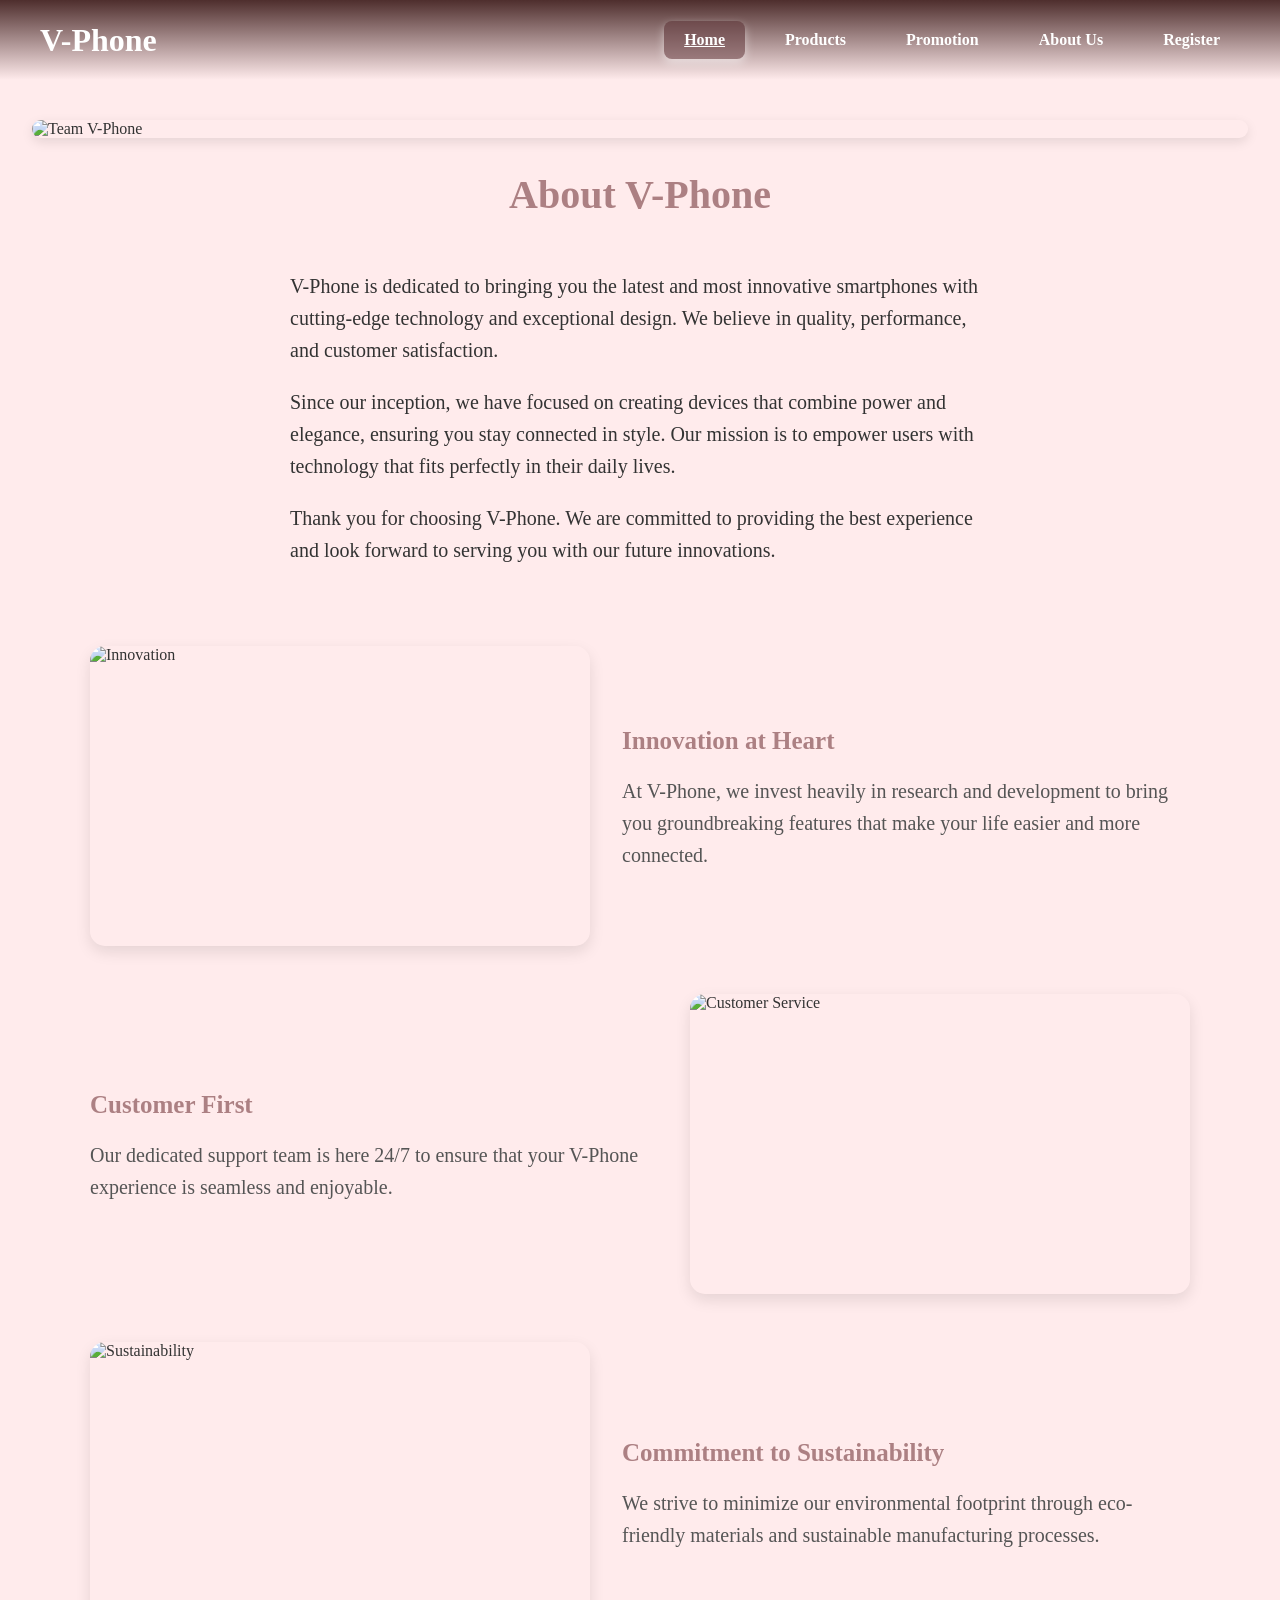
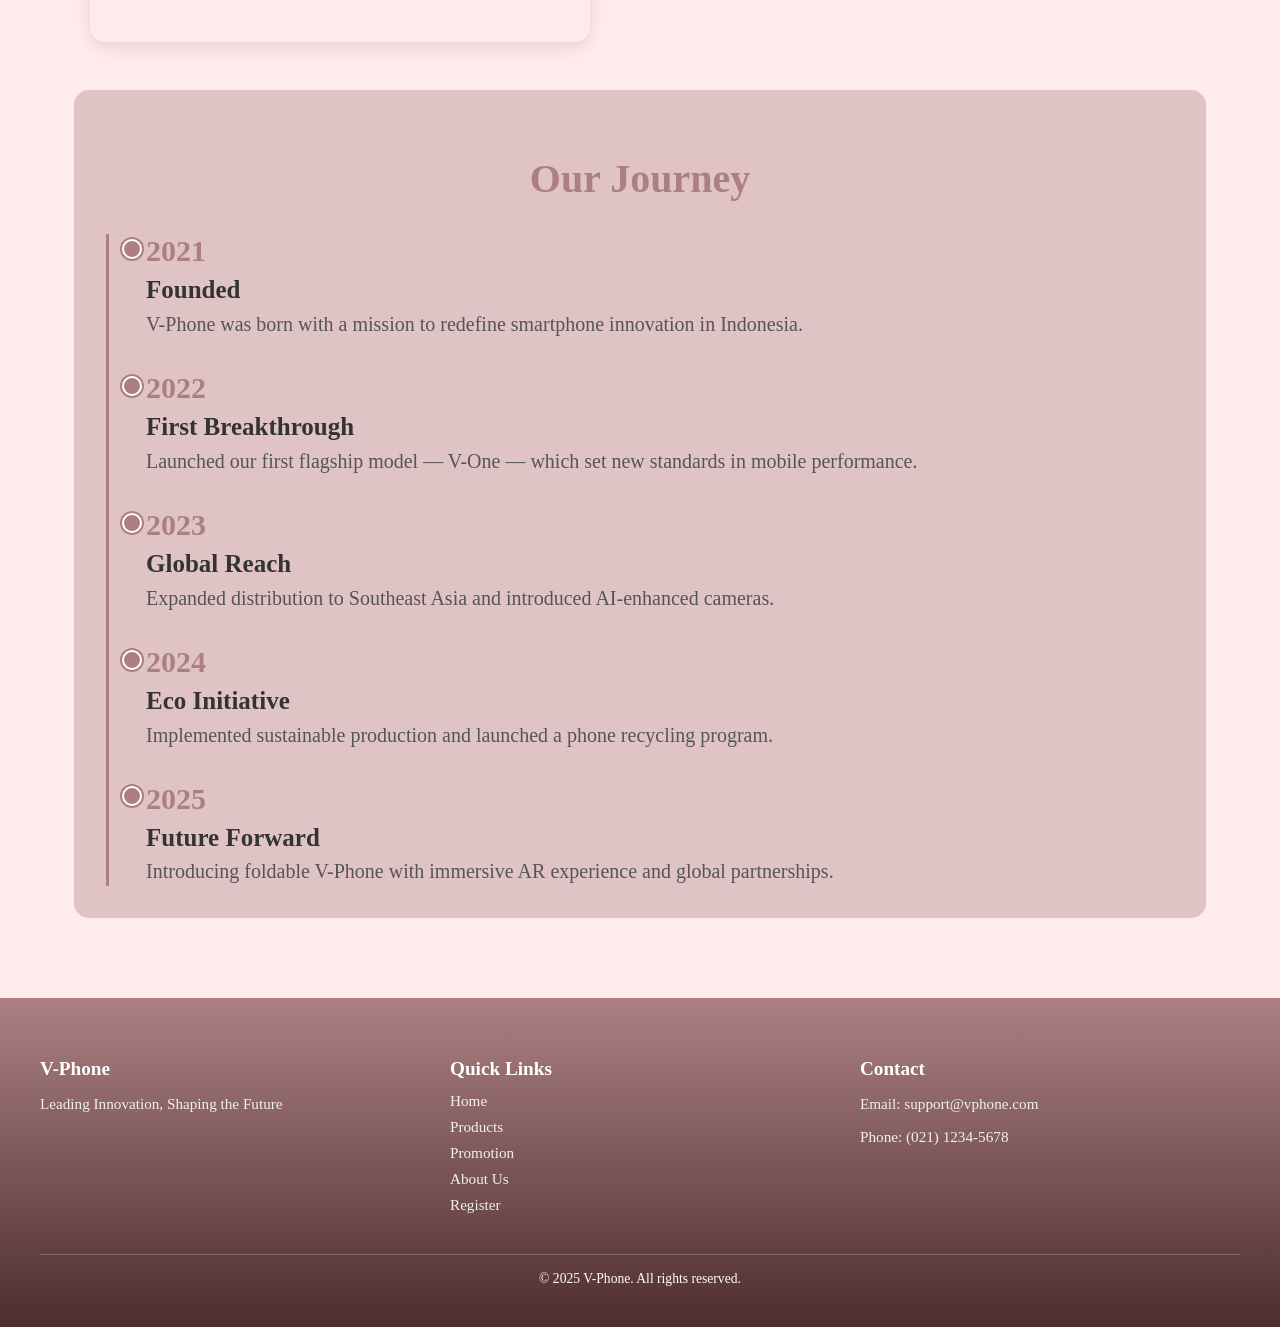
==== commit f5a3321b: "Update about.html" ====
--- a/about.html
+++ b/about.html
@@ -120,21 +120,61 @@
     .year { font-size: 30px; font-weight: bold; color: #AC8083; }
     .event h3 { margin: 0.5rem 0 0.3rem; color: #333; font-size: 25px; }
     .event p { margin: 0; color: #555; font-size: 20px; line-height: 1.5; }
-    footer { padding: 40px; background: linear-gradient(to bottom, #AC8083, #4e2e2d); color: white; margin-top: auto; }
-    .footer-content { display: flex; gap: 30px; justify-content: space-between; align-items: flex-start; flex-wrap: wrap; max-width: 1200px; margin: 0 auto; }
-    .footer-section { flex: 1; min-width: 220px; }
-    .footer-section h3 { margin-bottom: 0.75rem; font-size: 1.2rem; color: #fff; }
-    .footer-section p, .footer-section a { color: #f0f0f0; font-size: 0.95rem; text-decoration: none; display: block; margin-bottom: 0.5rem; }
-    .footer-bottom { text-align: center; margin-top: 2rem; font-size: 0.85rem; border-top: 1px solid rgba(255, 255, 255, 0.2); padding-top: 1rem; }
+    footer {
+      padding: 40px;
+      background: linear-gradient(to bottom, #AC8083, #4e2e2d);
+      color: white;
+      margin-top: auto;
+    }
+    .footer-content {
+      display: flex;
+      gap: 30px;
+      justify-content: space-between;
+      align-items: flex-start;
+      flex-wrap: wrap;
+      max-width: 1200px;
+      margin: 0 auto;
+    }
+    .footer-section {
+      flex: 1;
+      min-width: 220px;
+    }
+    .footer-section h3 {
+      margin-bottom: 0.75rem;
+      font-size: 1.2rem;
+      color: #fff;
+    }
+    .footer-section p, .footer-section a {
+      color: #f0f0f0;
+      font-size: 0.95rem;
+      text-decoration: none;
+      display: block;
+      margin-bottom: 0.5rem;
+    }
+    .footer-bottom {
+      text-align: center;
+      margin-top: 2rem;
+      font-size: 0.85rem;
+      border-top: 1px solid rgba(255, 255, 255, 0.2);
+      padding-top: 1rem;
+    }
     @media (max-width: 768px) {
       .nav-toggle { display: block; }
-      .nav-links { flex-direction: column; background-color: #AC8083; position: absolute; top: 80px; right: 0; width: 200px; border-radius: 0 0 0 10px; overflow: hidden; max-height: 0; transition: max-height 0.3s ease-out; }
-      .nav-links.show { max-height: 500px; }
+      .nav-links {
+        flex-direction: column;
+        background-color: #AC8083;
+        position: absolute;
+        top: 80px;
+        right: 0;
+        width: 200px;
+        border-radius: 0 0 0 10px;
+        overflow: hidden;
+        max-height: 0;
+        transition: max-height 0.3s ease-out;
+      }
+      .nav-links.show { max-height: 500px; transition: max-height 0.5s ease-in; }
       .nav-links li a { display: block; padding: 15px 20px; }
-      .about-container { flex-direction: column; text-align: center; }
-      .image-text-item, .image-text-item.reverse { flex-direction: column; }
-      .image-text-item img { width: 100%; height: auto; }
-      .timeline { padding-left: 0.5rem; } .timeline::before { left: 0.5rem; } .timeline-item { padding-left: 1.5rem; } .timeline-item::before { left: 0; }
+      .features, .products { flex-direction: column; align-items: center; }
       .footer-content { flex-direction: column; align-items: center; text-align: center; }
     }
   </style>
@@ -148,16 +188,15 @@
       <nav>
         <button class="nav-toggle" aria-label="Toggle navigation">&#9776;</button>
         <ul class="nav-links">
-          <li><a href="index.html">Home</a></li>
+          <li><a href="index.html" class="active">Home</a></li>
           <li><a href="products.html">Products</a></li>
           <li><a href="promotion.html">Promotion</a></li>
-          <li><a href="about.html" class="active">About Us</a></li>
+          <li><a href="about.html">About Us</a></li>
           <li><a href="register.html">Register</a></li>
         </ul>
       </nav>
     </div>
   </header>
-
   <main>
     <div class="about-top-image"><img src="https://images.unsplash.com/photo-1551836022-d5d88e9218df?auto=format&fit=crop&w=1200&q=80" alt="Team V-Phone" /></div>
     <h2 class="section-title">About V-Phone</h2>
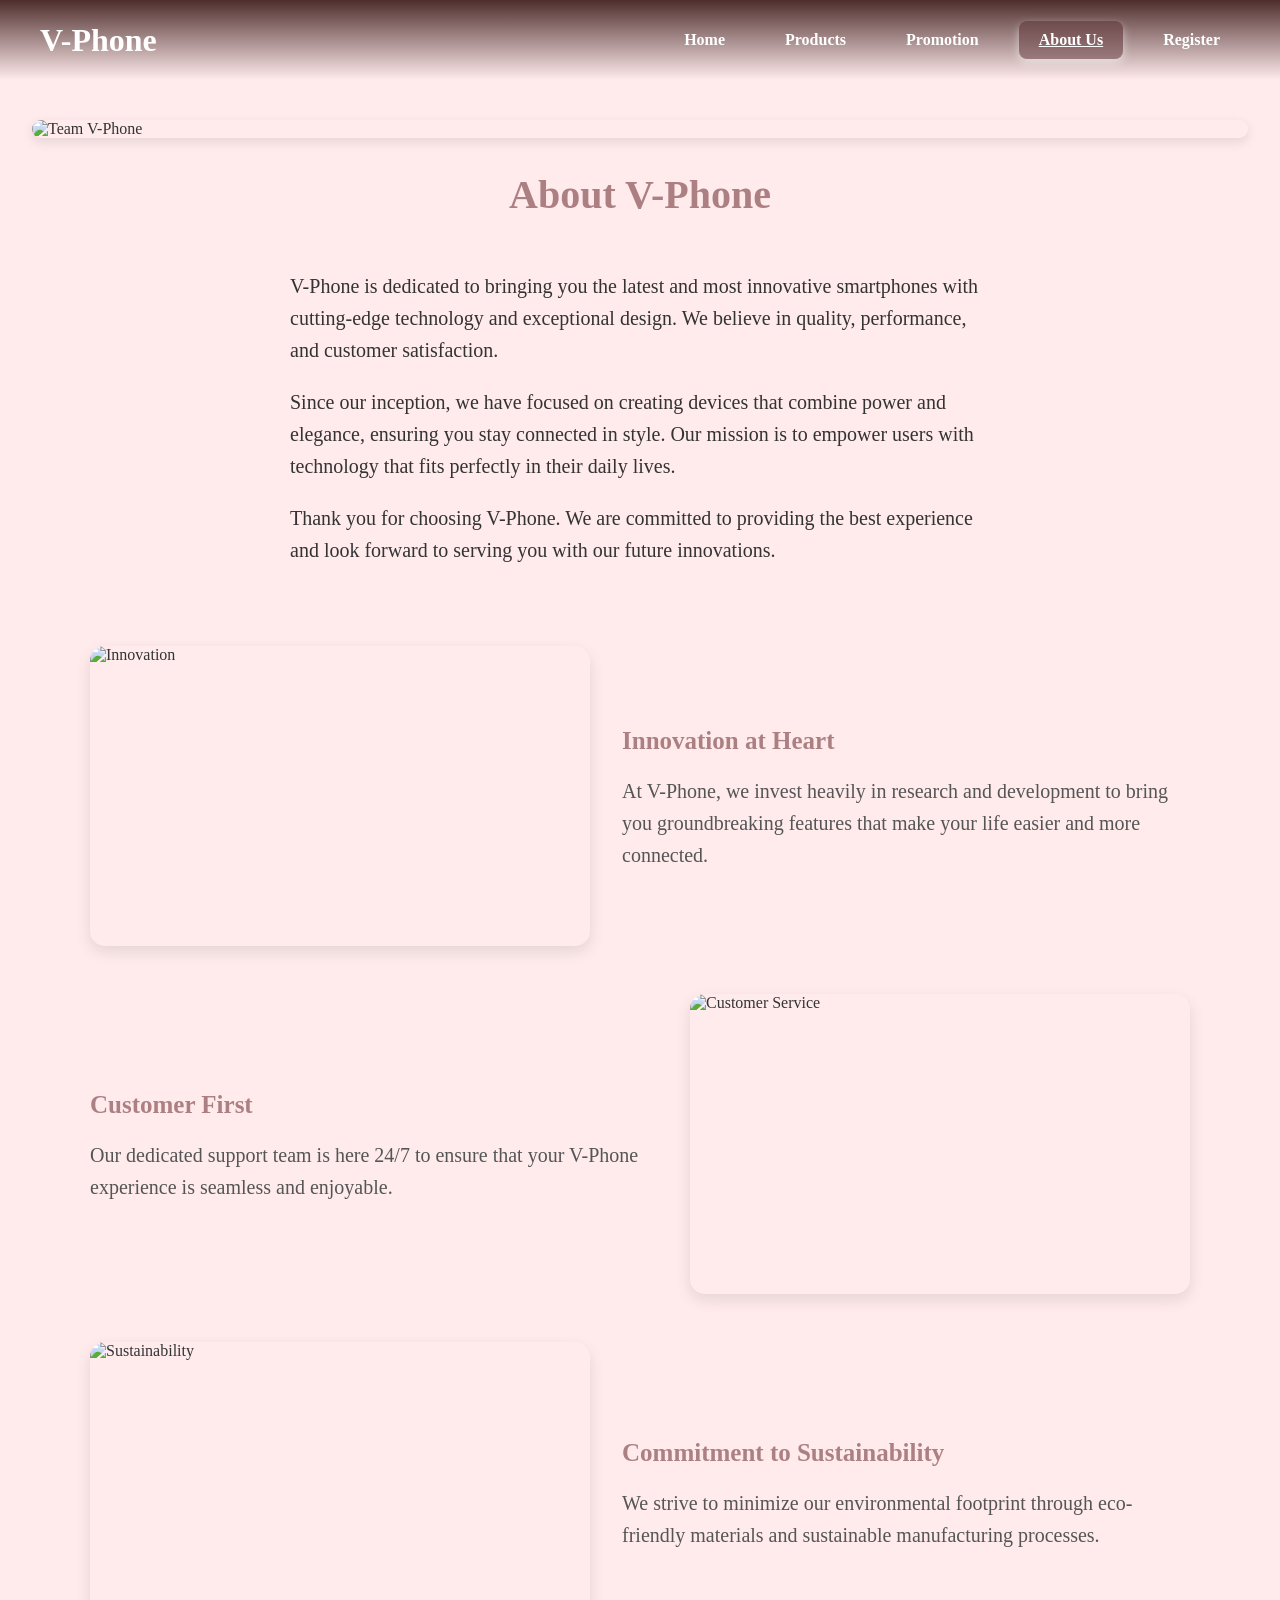
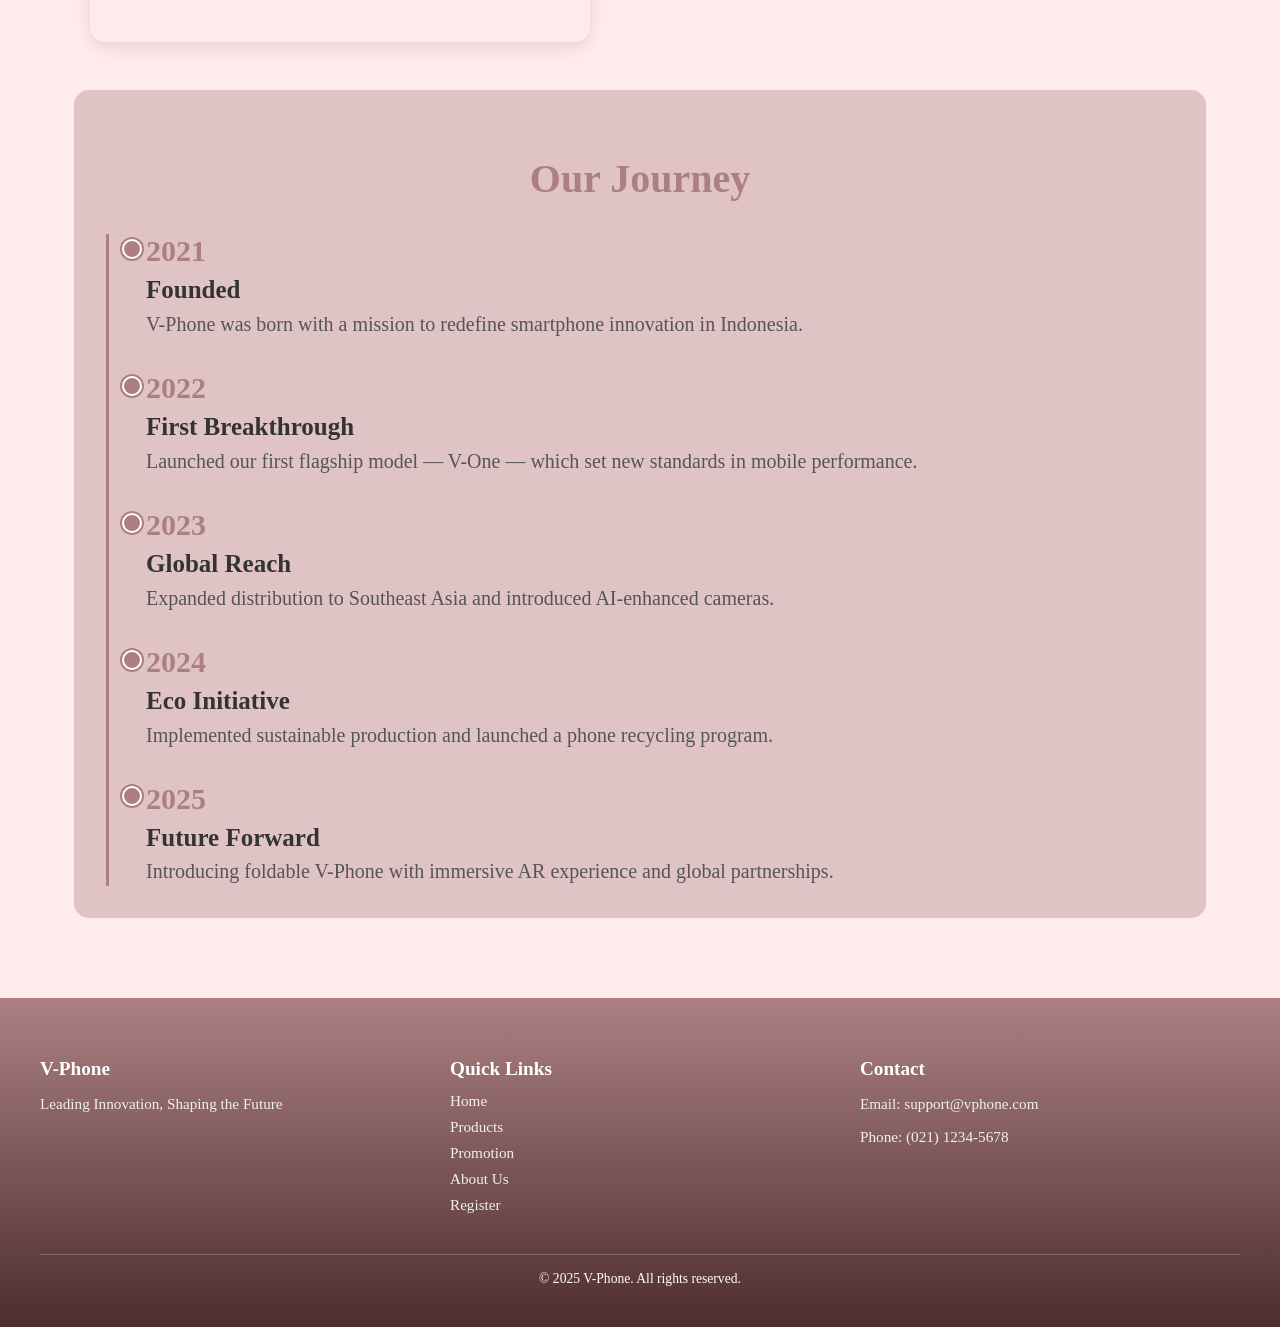
==== commit a16b8d34: "Update about.html" ====
--- a/about.html
+++ b/about.html
@@ -188,10 +188,10 @@
       <nav>
         <button class="nav-toggle" aria-label="Toggle navigation">&#9776;</button>
         <ul class="nav-links">
-          <li><a href="index.html" class="active">Home</a></li>
+          <li><a href="index.html">Home</a></li>
           <li><a href="products.html">Products</a></li>
           <li><a href="promotion.html">Promotion</a></li>
-          <li><a href="about.html">About Us</a></li>
+          <li><a href="about.html" class="active">About Us</a></li>
           <li><a href="register.html">Register</a></li>
         </ul>
       </nav>
